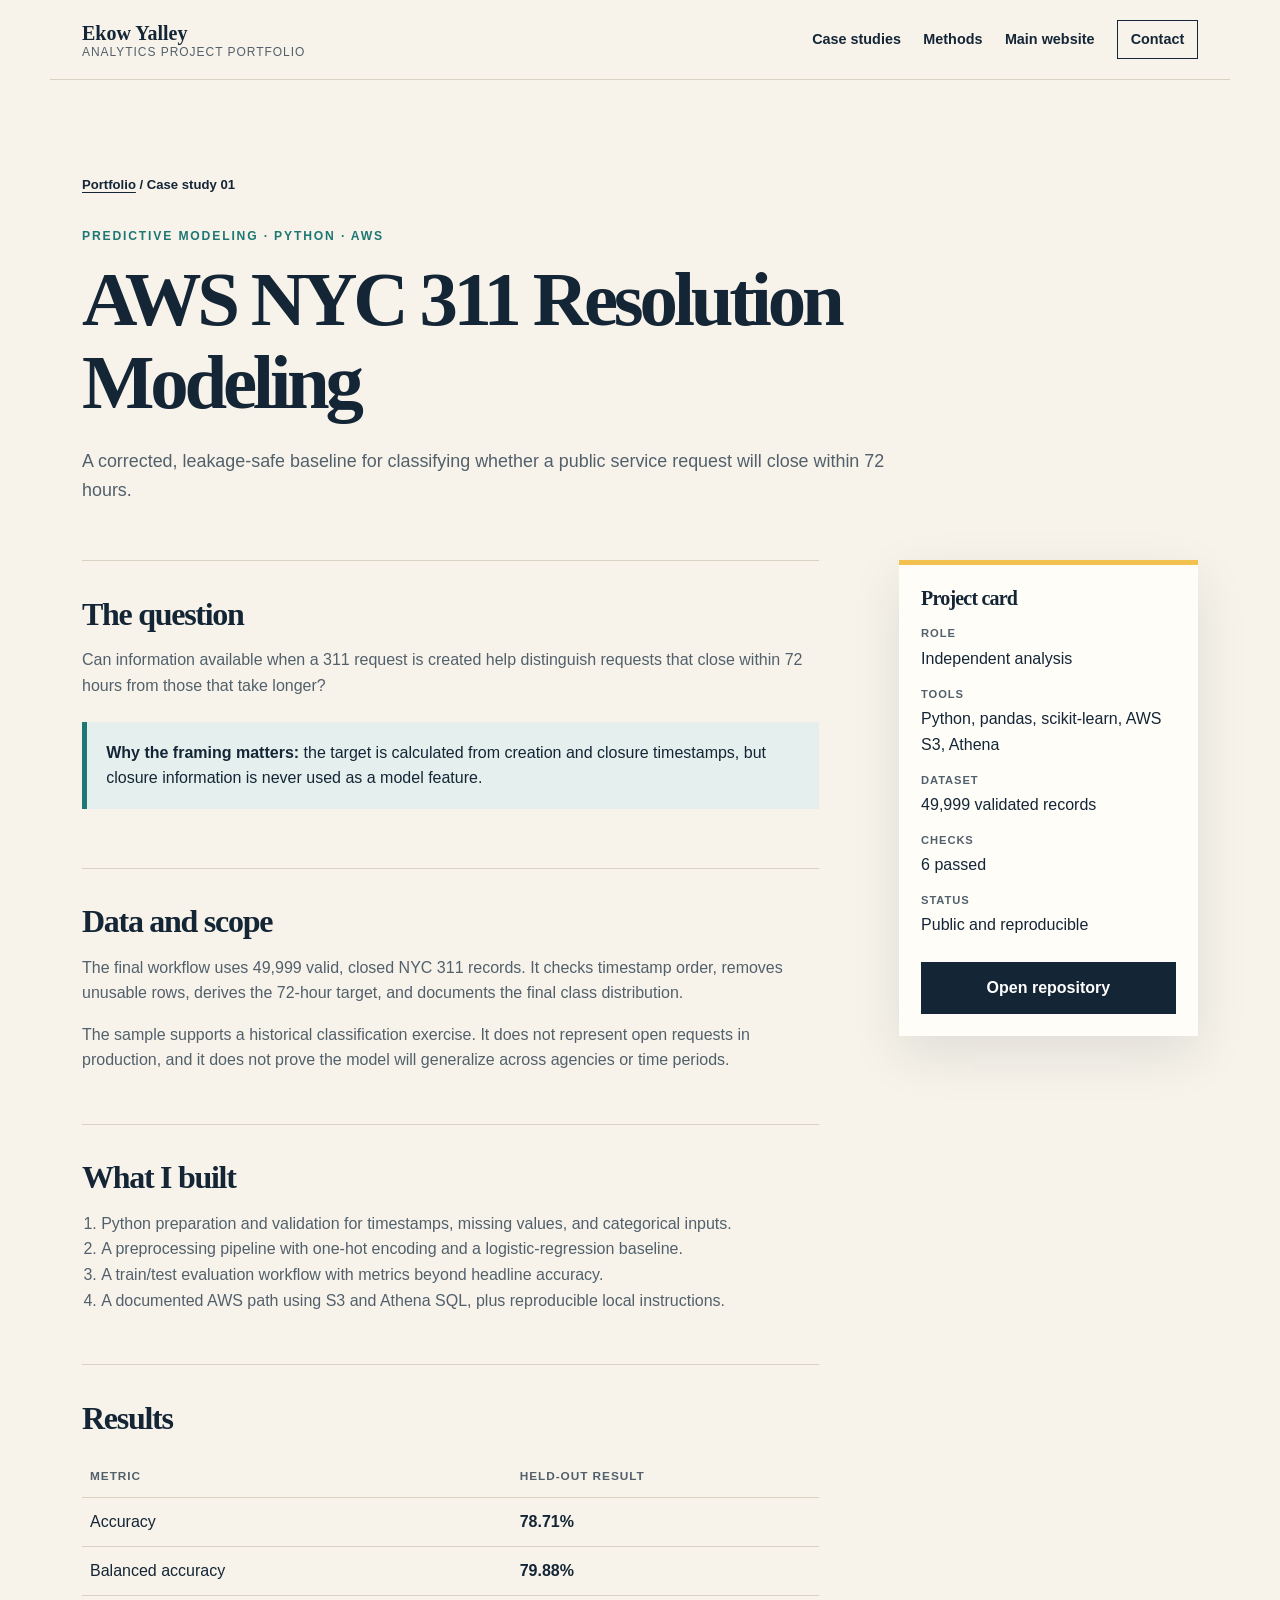
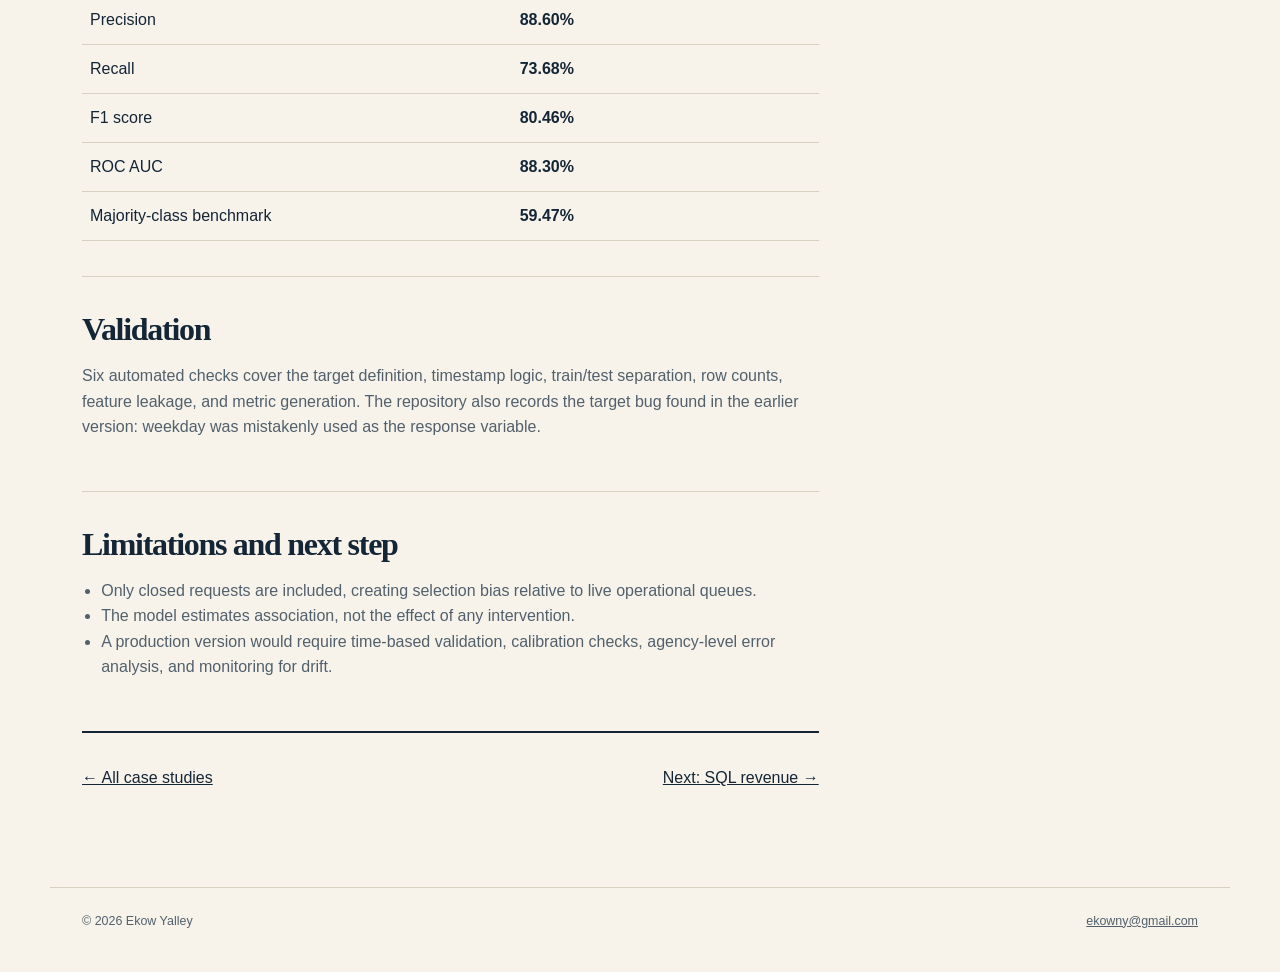
==== docs/aws-nyc311.html @ f2df05c2 "Rebuild portfolio as project case-study site" ====
<!doctype html>
<html lang="en"><head><meta charset="utf-8"><meta name="viewport" content="width=device-width, initial-scale=1"><meta name="description" content="Case study: leakage-safe NYC 311 service-resolution modeling in Python and AWS."><title>NYC 311 Resolution Modeling | Ekow Yalley</title><link rel="stylesheet" href="styles.css"></head>
<body><a class="skip-link" href="#main">Skip to content</a><header class="site-header"><a class="brand" href="index.html"><strong>Ekow Yalley</strong><span>Analytics Project Portfolio</span></a><nav aria-label="Primary navigation"><a href="index.html#case-studies">Case studies</a><a href="index.html#methods">Methods</a><a href="https://ekowyalley.com/">Main website</a><a class="nav-cta" href="mailto:ekowny@gmail.com">Contact</a></nav></header>
<main id="main">
  <section class="study-hero"><p class="breadcrumb"><a href="index.html">Portfolio</a> / Case study 01</p><p class="eyebrow">Predictive modeling · Python · AWS</p><h1>AWS NYC 311 Resolution Modeling</h1><p class="lede">A corrected, leakage-safe baseline for classifying whether a public service request will close within 72 hours.</p></section>
  <div class="study-layout"><article class="study-body">
    <section><h2>The question</h2><p>Can information available when a 311 request is created help distinguish requests that close within 72 hours from those that take longer?</p><div class="callout"><strong>Why the framing matters:</strong> the target is calculated from creation and closure timestamps, but closure information is never used as a model feature.</div></section>
    <section><h2>Data and scope</h2><p>The final workflow uses 49,999 valid, closed NYC 311 records. It checks timestamp order, removes unusable rows, derives the 72-hour target, and documents the final class distribution.</p><p>The sample supports a historical classification exercise. It does not represent open requests in production, and it does not prove the model will generalize across agencies or time periods.</p></section>
    <section><h2>What I built</h2><ol><li>Python preparation and validation for timestamps, missing values, and categorical inputs.</li><li>A preprocessing pipeline with one-hot encoding and a logistic-regression baseline.</li><li>A train/test evaluation workflow with metrics beyond headline accuracy.</li><li>A documented AWS path using S3 and Athena SQL, plus reproducible local instructions.</li></ol></section>
    <section><h2>Results</h2><table class="metric-table"><thead><tr><th>Metric</th><th>Held-out result</th></tr></thead><tbody><tr><td>Accuracy</td><td>78.71%</td></tr><tr><td>Balanced accuracy</td><td>79.88%</td></tr><tr><td>Precision</td><td>88.60%</td></tr><tr><td>Recall</td><td>73.68%</td></tr><tr><td>F1 score</td><td>80.46%</td></tr><tr><td>ROC AUC</td><td>88.30%</td></tr><tr><td>Majority-class benchmark</td><td>59.47%</td></tr></tbody></table></section>
    <section><h2>Validation</h2><p>Six automated checks cover the target definition, timestamp logic, train/test separation, row counts, feature leakage, and metric generation. The repository also records the target bug found in the earlier version: weekday was mistakenly used as the response variable.</p></section>
    <section><h2>Limitations and next step</h2><ul><li>Only closed requests are included, creating selection bias relative to live operational queues.</li><li>The model estimates association, not the effect of any intervention.</li><li>A production version would require time-based validation, calibration checks, agency-level error analysis, and monitoring for drift.</li></ul></section>
    <div class="next-study"><a href="index.html#case-studies">← All case studies</a><a href="sql-revenue.html">Next: SQL revenue →</a></div>
  </article><aside class="study-aside"><h2>Project card</h2><dl><dt>Role</dt><dd>Independent analysis</dd><dt>Tools</dt><dd>Python, pandas, scikit-learn, AWS S3, Athena</dd><dt>Dataset</dt><dd>49,999 validated records</dd><dt>Checks</dt><dd>6 passed</dd><dt>Status</dt><dd>Public and reproducible</dd></dl><a class="button primary" href="https://github.com/EkowYalley/AWS-NYC311-Resolution-Modeling">Open repository</a></aside></div>
</main><footer><span>© 2026 Ekow Yalley</span><a href="mailto:ekowny@gmail.com">ekowny@gmail.com</a></footer></body></html>
---- docs/styles.css ----
:root {
  --ink: #142536;
  --muted: #52606c;
  --paper: #f7f3ea;
  --white: #fffdf8;
  --line: #d8d0c0;
  --maize: #f2c14e;
  --teal: #1d7773;
  --navy: #18344d;
  --shadow: 0 18px 48px rgba(20, 37, 54, .10);
  --max: 1180px;
}
* { box-sizing: border-box; }
html { scroll-behavior: smooth; }
body { margin: 0; color: var(--ink); background: var(--paper); font-family: Arial, Helvetica, sans-serif; line-height: 1.6; }
a { color: inherit; }
.skip-link { position: fixed; left: 1rem; top: -5rem; z-index: 100; padding: .7rem 1rem; background: var(--ink); color: white; }
.skip-link:focus { top: 1rem; }
.site-header { max-width: var(--max); margin: 0 auto; padding: 1.25rem 2rem; display: flex; justify-content: space-between; align-items: center; gap: 2rem; border-bottom: 1px solid var(--line); }
.brand { display: flex; flex-direction: column; text-decoration: none; line-height: 1.2; }
.brand strong { font-family: Georgia, 'Times New Roman', serif; font-size: 1.25rem; }
.brand span { color: var(--muted); font-size: .75rem; letter-spacing: .08em; text-transform: uppercase; }
nav { display: flex; align-items: center; gap: 1.4rem; }
nav a { font-size: .9rem; font-weight: 700; text-decoration: none; }
nav a:hover, nav a:focus { text-decoration: underline; text-underline-offset: .25rem; }
.nav-cta { border: 1px solid var(--ink); padding: .45rem .8rem; }
main { overflow: hidden; }
.portfolio-hero { position: relative; max-width: var(--max); margin: 0 auto; padding: 6.5rem 2rem 5rem; display: grid; grid-template-columns: minmax(0, 1.5fr) minmax(300px, .75fr); gap: 5rem; align-items: center; }
.portfolio-hero::before { content: ''; position: absolute; inset: 0 -50vw; z-index: -1; background-image: linear-gradient(rgba(24,52,77,.045) 1px, transparent 1px), linear-gradient(90deg, rgba(24,52,77,.045) 1px, transparent 1px); background-size: 32px 32px; mask-image: linear-gradient(to bottom, black, transparent); }
.eyebrow { margin: 0 0 .8rem; color: var(--teal); font-size: .76rem; font-weight: 800; letter-spacing: .15em; text-transform: uppercase; }
h1, h2, h3 { font-family: Georgia, 'Times New Roman', serif; line-height: 1.08; }
h1 { max-width: 820px; margin: 0 0 1.4rem; font-size: clamp(3.4rem, 7vw, 6.4rem); letter-spacing: -.055em; }
h2 { margin: 0; font-size: clamp(2.3rem, 4.5vw, 4rem); letter-spacing: -.04em; }
h3 { margin: 0; font-size: 1.65rem; }
.lede { max-width: 760px; margin: 0; color: var(--muted); font-size: 1.12rem; }
.actions { display: flex; flex-wrap: wrap; gap: .8rem; margin-top: 2rem; }
.button { display: inline-flex; align-items: center; justify-content: center; padding: .75rem 1rem; border: 1px solid var(--ink); font-weight: 800; text-decoration: none; }
.button.primary { background: var(--ink); color: white; }
.button.secondary { background: transparent; }
.button:hover, .button:focus { transform: translateY(-2px); box-shadow: 0 6px 0 var(--maize); }
.evidence-card { padding: 1.7rem; background: var(--navy); color: white; box-shadow: 12px 12px 0 var(--maize); }
.card-label { margin: 0 0 1rem; color: #c8e4e1; font-size: .75rem; font-weight: 800; letter-spacing: .14em; text-transform: uppercase; }
.evidence-card dl { margin: 0; display: grid; grid-template-columns: 1fr 1fr; }
.evidence-card dl div { padding: 1rem .65rem; border-top: 1px solid rgba(255,255,255,.22); }
.evidence-card dt { font-family: Georgia, 'Times New Roman', serif; font-size: 1.8rem; font-weight: 700; }
.evidence-card dd { margin: .1rem 0 0; color: #d7e1e7; font-size: .78rem; line-height: 1.35; }
.evidence-card > p:last-child { margin: 1.1rem 0 0; color: #d7e1e7; font-size: .8rem; }
.section { max-width: var(--max); margin: 0 auto; padding: 6rem 2rem; }
.section-intro { max-width: 780px; margin-bottom: 3rem; }
.section-intro > p:last-child { color: var(--muted); }
.case-list { border-top: 2px solid var(--ink); }
.case-row { display: grid; grid-template-columns: 60px minmax(0,1fr) 190px; gap: 1.5rem; align-items: start; padding: 2rem 0; border-bottom: 1px solid var(--line); }
.case-row.feature { background: var(--white); margin: 0 -1.5rem; padding: 2rem 1.5rem; border-left: 6px solid var(--maize); }
.case-row.private { color: #34495b; }
.case-number { color: var(--teal); font-family: Georgia, 'Times New Roman', serif; font-size: 1.2rem; font-weight: 700; }
.case-meta { display: flex; flex-wrap: wrap; gap: .5rem; margin-bottom: .6rem; }
.case-meta span { padding: .2rem .5rem; background: #e8e1d3; font-size: .68rem; font-weight: 800; letter-spacing: .08em; text-transform: uppercase; }
.case-main > p { max-width: 760px; margin: .75rem 0; color: var(--muted); }
.result-list { display: flex; flex-wrap: wrap; gap: .9rem 1.5rem; margin: 1rem 0 0; padding: 0; list-style: none; font-size: .87rem; }
.result-list strong { color: var(--teal); font-size: 1rem; }
.case-action { align-self: center; text-align: right; }
.case-action a { font-weight: 800; text-decoration: none; border-bottom: 2px solid var(--maize); }
.case-action a:hover, .case-action a:focus { color: var(--teal); }
.methods { max-width: none; background: var(--navy); color: white; padding-left: max(2rem, calc((100vw - var(--max)) / 2 + 2rem)); padding-right: max(2rem, calc((100vw - var(--max)) / 2 + 2rem)); }
.methods .eyebrow { color: #78c8c1; }
.method-grid { margin-top: 3rem; display: grid; grid-template-columns: repeat(4,1fr); border-top: 1px solid rgba(255,255,255,.3); border-left: 1px solid rgba(255,255,255,.3); }
.method-grid article { padding: 1.5rem; border-right: 1px solid rgba(255,255,255,.3); border-bottom: 1px solid rgba(255,255,255,.3); }
.method-grid article > span { color: var(--maize); font-weight: 800; }
.method-grid h3 { margin-top: 2.5rem; font-size: 1.35rem; }
.method-grid p { margin-bottom: 0; color: #cdd9e0; font-size: .9rem; }
.tool-line { display: flex; flex-wrap: wrap; gap: .7rem; margin-top: 2rem; align-items: center; }
.tool-line strong { margin-right: .4rem; }
.tool-line span { padding: .3rem .6rem; border: 1px solid rgba(255,255,255,.35); font-size: .78rem; }
.closing { max-width: 900px; margin: 0 auto; padding: 7rem 2rem; text-align: center; }
.closing p:not(.eyebrow) { color: var(--muted); font-size: 1.05rem; }
.closing .actions { justify-content: center; }
footer { max-width: var(--max); margin: 0 auto; padding: 1.5rem 2rem 2.5rem; display: flex; justify-content: space-between; gap: 1rem; border-top: 1px solid var(--line); color: var(--muted); font-size: .78rem; }
.study-hero { max-width: var(--max); margin: 0 auto; padding: 5rem 2rem 3.5rem; }
.study-hero h1 { max-width: 950px; font-size: clamp(3rem, 6vw, 5.6rem); }
.study-hero .lede { max-width: 820px; }
.breadcrumb { margin-bottom: 2rem; font-size: .82rem; font-weight: 700; }
.breadcrumb a { text-underline-offset: .2rem; }
.study-layout { max-width: var(--max); margin: 0 auto; padding: 0 2rem 6rem; display: grid; grid-template-columns: minmax(0,1.6fr) minmax(250px,.65fr); gap: 5rem; }
.study-body section { padding: 2.2rem 0; border-top: 1px solid var(--line); }
.study-body h2 { font-size: 2rem; }
.study-body h3 { margin-top: 1.4rem; font-size: 1.2rem; }
.study-body p, .study-body li { color: var(--muted); }
.study-body ul, .study-body ol { padding-left: 1.2rem; }
.study-body code { padding: .1rem .3rem; background: #e8e1d3; color: var(--ink); }
.metric-table { width: 100%; margin-top: 1.3rem; border-collapse: collapse; }
.metric-table th, .metric-table td { padding: .7rem .5rem; border-bottom: 1px solid var(--line); text-align: left; }
.metric-table th { color: var(--muted); font-size: .74rem; letter-spacing: .08em; text-transform: uppercase; }
.metric-table td:last-child { font-weight: 800; }
.study-aside { align-self: start; position: sticky; top: 1.5rem; padding: 1.4rem; background: var(--white); border-top: 5px solid var(--maize); box-shadow: var(--shadow); }
.study-aside h2 { font-size: 1.25rem; }
.study-aside dl { margin: 1rem 0; }
.study-aside dt { margin-top: .9rem; color: var(--muted); font-size: .7rem; font-weight: 800; letter-spacing: .08em; text-transform: uppercase; }
.study-aside dd { margin: .15rem 0; }
.study-aside .button { width: 100%; margin-top: .5rem; }
.callout { margin: 1.5rem 0; padding: 1.1rem 1.2rem; background: #e5f0ee; border-left: 5px solid var(--teal); }
.callout strong { color: var(--ink); }
.next-study { display: flex; justify-content: space-between; gap: 1rem; padding-top: 2rem; border-top: 2px solid var(--ink); }
@media (max-width: 850px) {
  .site-header { align-items: flex-start; }
  nav { flex-wrap: wrap; justify-content: flex-end; gap: .7rem 1rem; }
  .portfolio-hero, .study-layout { grid-template-columns: 1fr; gap: 2.5rem; }
  .portfolio-hero { padding-top: 4rem; }
  .case-row { grid-template-columns: 44px 1fr; }
  .case-action { grid-column: 2; text-align: left; }
  .method-grid { grid-template-columns: 1fr 1fr; }
  .study-aside { position: static; }
}
@media (max-width: 560px) {
  .site-header { padding: 1rem; flex-direction: column; }
  nav { justify-content: flex-start; }
  nav a:first-child, nav a:nth-child(2) { display: none; }
  .portfolio-hero, .section, .study-hero, .study-layout, .closing { padding-left: 1rem; padding-right: 1rem; }
  h1 { font-size: 3.15rem; }
  .evidence-card dl, .method-grid { grid-template-columns: 1fr; }
  .case-row, .case-row.feature { grid-template-columns: 1fr; margin-left: 0; margin-right: 0; }
  .case-action { grid-column: 1; }
  .result-list { display: grid; }
  footer, .next-study { flex-direction: column; }
}
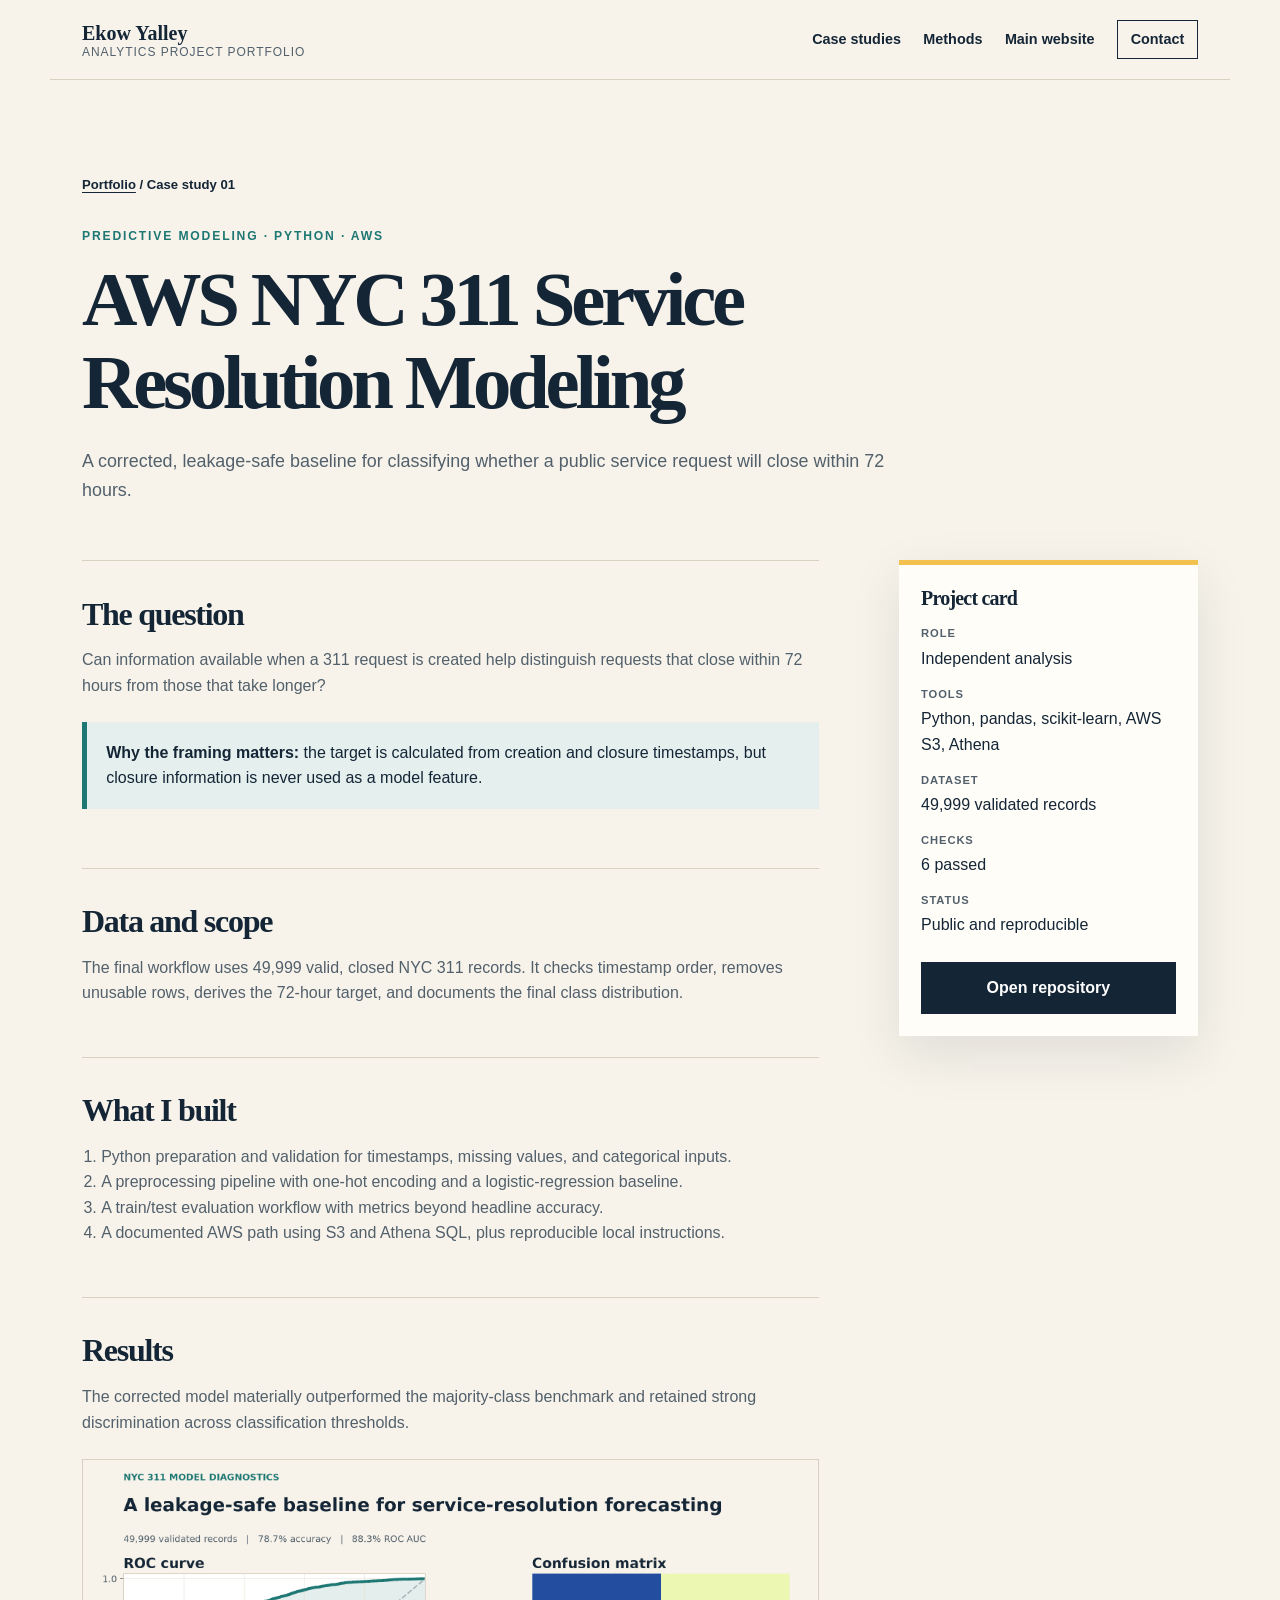
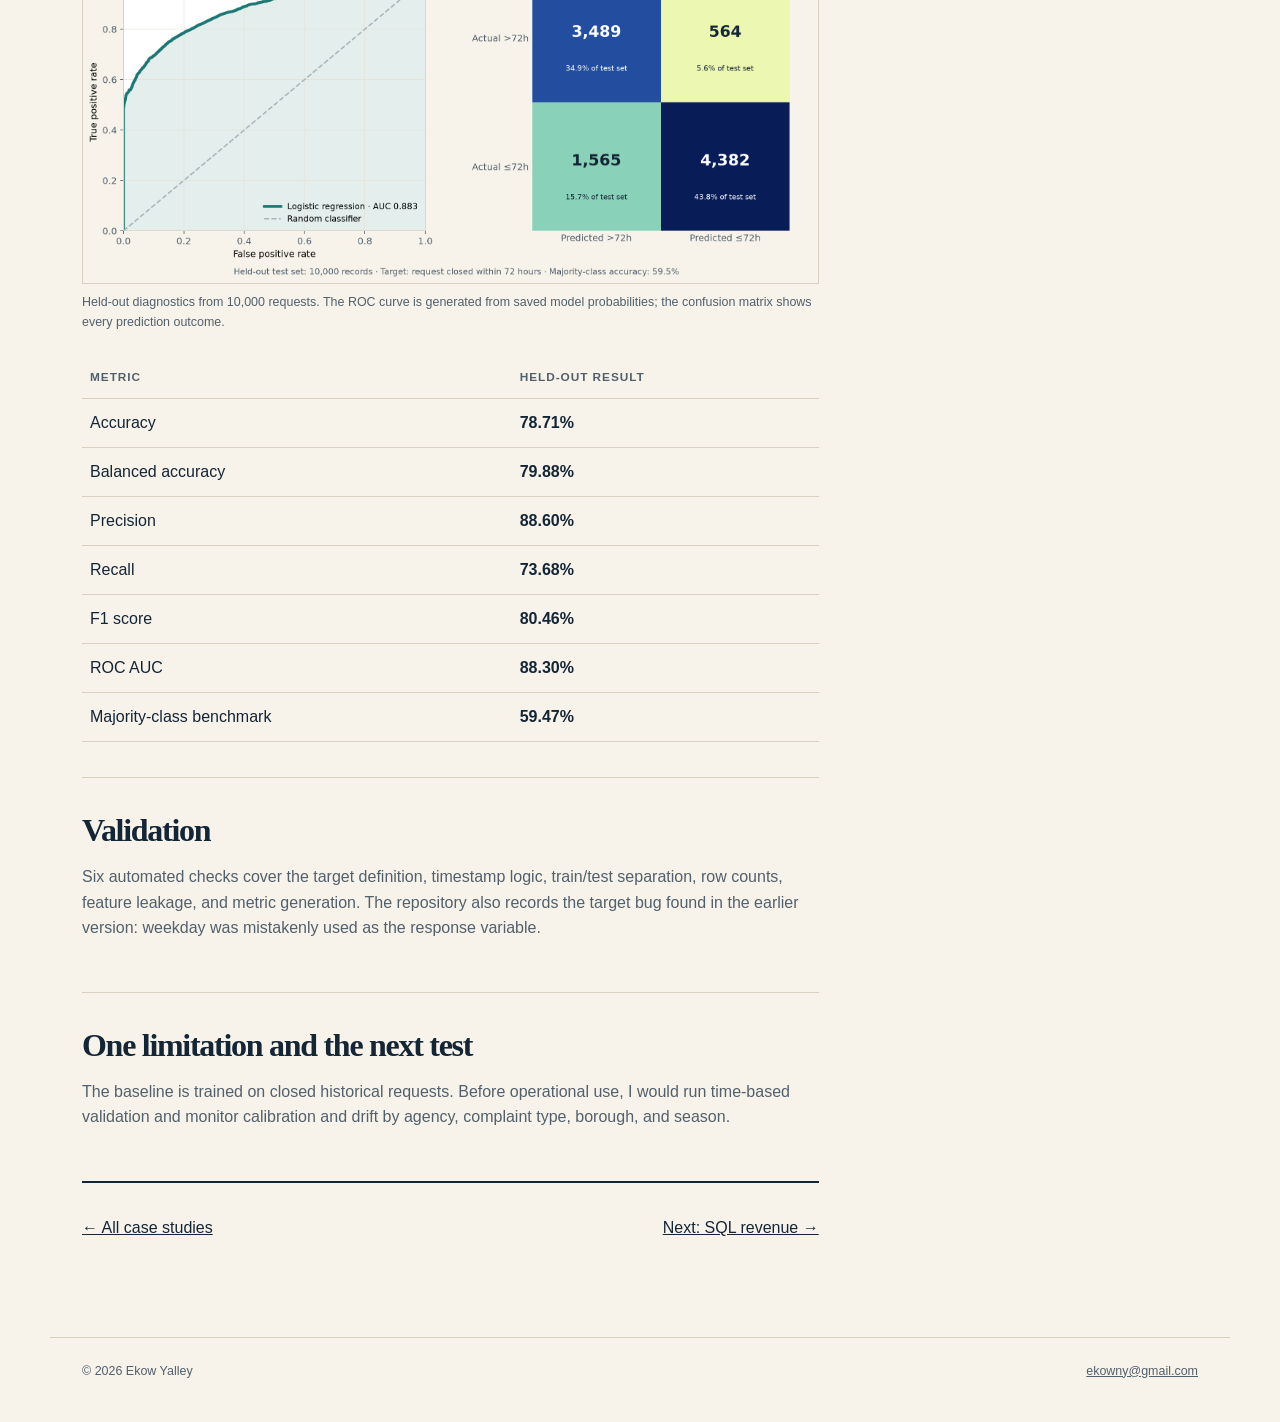
==== commit b5f33a03: "Expand case studies and visual evidence" ====
--- a/docs/aws-nyc311.html
+++ b/docs/aws-nyc311.html
@@ -2,14 +2,14 @@
 <html lang="en"><head><meta charset="utf-8"><meta name="viewport" content="width=device-width, initial-scale=1"><meta name="description" content="Case study: leakage-safe NYC 311 service-resolution modeling in Python and AWS."><title>NYC 311 Resolution Modeling | Ekow Yalley</title><link rel="stylesheet" href="styles.css"></head>
 <body><a class="skip-link" href="#main">Skip to content</a><header class="site-header"><a class="brand" href="index.html"><strong>Ekow Yalley</strong><span>Analytics Project Portfolio</span></a><nav aria-label="Primary navigation"><a href="index.html#case-studies">Case studies</a><a href="index.html#methods">Methods</a><a href="https://ekowyalley.com/">Main website</a><a class="nav-cta" href="mailto:ekowny@gmail.com">Contact</a></nav></header>
 <main id="main">
-  <section class="study-hero"><p class="breadcrumb"><a href="index.html">Portfolio</a> / Case study 01</p><p class="eyebrow">Predictive modeling · Python · AWS</p><h1>AWS NYC 311 Resolution Modeling</h1><p class="lede">A corrected, leakage-safe baseline for classifying whether a public service request will close within 72 hours.</p></section>
+  <section class="study-hero"><p class="breadcrumb"><a href="index.html">Portfolio</a> / Case study 01</p><p class="eyebrow">Predictive modeling · Python · AWS</p><h1>AWS NYC 311 Service Resolution Modeling</h1><p class="lede">A corrected, leakage-safe baseline for classifying whether a public service request will close within 72 hours.</p></section>
   <div class="study-layout"><article class="study-body">
     <section><h2>The question</h2><p>Can information available when a 311 request is created help distinguish requests that close within 72 hours from those that take longer?</p><div class="callout"><strong>Why the framing matters:</strong> the target is calculated from creation and closure timestamps, but closure information is never used as a model feature.</div></section>
-    <section><h2>Data and scope</h2><p>The final workflow uses 49,999 valid, closed NYC 311 records. It checks timestamp order, removes unusable rows, derives the 72-hour target, and documents the final class distribution.</p><p>The sample supports a historical classification exercise. It does not represent open requests in production, and it does not prove the model will generalize across agencies or time periods.</p></section>
+    <section><h2>Data and scope</h2><p>The final workflow uses 49,999 valid, closed NYC 311 records. It checks timestamp order, removes unusable rows, derives the 72-hour target, and documents the final class distribution.</p></section>
     <section><h2>What I built</h2><ol><li>Python preparation and validation for timestamps, missing values, and categorical inputs.</li><li>A preprocessing pipeline with one-hot encoding and a logistic-regression baseline.</li><li>A train/test evaluation workflow with metrics beyond headline accuracy.</li><li>A documented AWS path using S3 and Athena SQL, plus reproducible local instructions.</li></ol></section>
-    <section><h2>Results</h2><table class="metric-table"><thead><tr><th>Metric</th><th>Held-out result</th></tr></thead><tbody><tr><td>Accuracy</td><td>78.71%</td></tr><tr><td>Balanced accuracy</td><td>79.88%</td></tr><tr><td>Precision</td><td>88.60%</td></tr><tr><td>Recall</td><td>73.68%</td></tr><tr><td>F1 score</td><td>80.46%</td></tr><tr><td>ROC AUC</td><td>88.30%</td></tr><tr><td>Majority-class benchmark</td><td>59.47%</td></tr></tbody></table></section>
+    <section><h2>Results</h2><p>The corrected model materially outperformed the majority-class benchmark and retained strong discrimination across classification thresholds.</p><figure class="diagnostic-visual"><img src="img/nyc311_model_diagnostics.png" alt="ROC curve and confusion matrix for the NYC 311 service-resolution model"><figcaption>Held-out diagnostics from 10,000 requests. The ROC curve is generated from saved model probabilities; the confusion matrix shows every prediction outcome.</figcaption></figure><table class="metric-table"><thead><tr><th>Metric</th><th>Held-out result</th></tr></thead><tbody><tr><td>Accuracy</td><td>78.71%</td></tr><tr><td>Balanced accuracy</td><td>79.88%</td></tr><tr><td>Precision</td><td>88.60%</td></tr><tr><td>Recall</td><td>73.68%</td></tr><tr><td>F1 score</td><td>80.46%</td></tr><tr><td>ROC AUC</td><td>88.30%</td></tr><tr><td>Majority-class benchmark</td><td>59.47%</td></tr></tbody></table></section>
     <section><h2>Validation</h2><p>Six automated checks cover the target definition, timestamp logic, train/test separation, row counts, feature leakage, and metric generation. The repository also records the target bug found in the earlier version: weekday was mistakenly used as the response variable.</p></section>
-    <section><h2>Limitations and next step</h2><ul><li>Only closed requests are included, creating selection bias relative to live operational queues.</li><li>The model estimates association, not the effect of any intervention.</li><li>A production version would require time-based validation, calibration checks, agency-level error analysis, and monitoring for drift.</li></ul></section>
+    <section><h2>One limitation and the next test</h2><p>The baseline is trained on closed historical requests. Before operational use, I would run time-based validation and monitor calibration and drift by agency, complaint type, borough, and season.</p></section>
     <div class="next-study"><a href="index.html#case-studies">← All case studies</a><a href="sql-revenue.html">Next: SQL revenue →</a></div>
   </article><aside class="study-aside"><h2>Project card</h2><dl><dt>Role</dt><dd>Independent analysis</dd><dt>Tools</dt><dd>Python, pandas, scikit-learn, AWS S3, Athena</dd><dt>Dataset</dt><dd>49,999 validated records</dd><dt>Checks</dt><dd>6 passed</dd><dt>Status</dt><dd>Public and reproducible</dd></dl><a class="button primary" href="https://github.com/EkowYalley/AWS-NYC311-Resolution-Modeling">Open repository</a></aside></div>
 </main><footer><span>© 2026 Ekow Yalley</span><a href="mailto:ekowny@gmail.com">ekowny@gmail.com</a></footer></body></html>
--- a/docs/styles.css
+++ b/docs/styles.css
@@ -58,9 +58,19 @@
 .case-main > p { max-width: 760px; margin: .75rem 0; color: var(--muted); }
 .result-list { display: flex; flex-wrap: wrap; gap: .9rem 1.5rem; margin: 1rem 0 0; padding: 0; list-style: none; font-size: .87rem; }
 .result-list strong { color: var(--teal); font-size: 1rem; }
+.case-visual { margin: 1.3rem 0 0; }
+.case-visual img { display: block; width: 100%; height: auto; border: 1px solid var(--line); }
+.case-visual figcaption { margin-top: .45rem; color: var(--muted); font-size: .75rem; }
 .case-action { align-self: center; text-align: right; }
 .case-action a { font-weight: 800; text-decoration: none; border-bottom: 2px solid var(--maize); }
 .case-action a:hover, .case-action a:focus { color: var(--teal); }
+.library-preview { padding-top: 3rem; }
+.library-grid { display: grid; grid-template-columns: 1fr 1fr; gap: 1.25rem; }
+.library-grid article { padding: 1.7rem; background: var(--white); border: 1px solid var(--line); border-top: 5px solid var(--teal); }
+.library-grid .status { margin: 0 0 1.2rem; color: var(--teal); font-size: .7rem; font-weight: 800; letter-spacing: .1em; text-transform: uppercase; }
+.library-grid article > p:not(.status) { color: var(--muted); }
+.library-grid a, .library-link a { font-weight: 800; text-decoration-color: var(--maize); text-decoration-thickness: 2px; text-underline-offset: .25rem; }
+.library-link { margin-top: 1.4rem; text-align: right; }
 .methods { max-width: none; background: var(--navy); color: white; padding-left: max(2rem, calc((100vw - var(--max)) / 2 + 2rem)); padding-right: max(2rem, calc((100vw - var(--max)) / 2 + 2rem)); }
 .methods .eyebrow { color: #78c8c1; }
 .method-grid { margin-top: 3rem; display: grid; grid-template-columns: repeat(4,1fr); border-top: 1px solid rgba(255,255,255,.3); border-left: 1px solid rgba(255,255,255,.3); }
@@ -91,6 +101,9 @@
 .metric-table th, .metric-table td { padding: .7rem .5rem; border-bottom: 1px solid var(--line); text-align: left; }
 .metric-table th { color: var(--muted); font-size: .74rem; letter-spacing: .08em; text-transform: uppercase; }
 .metric-table td:last-child { font-weight: 800; }
+.diagnostic-visual { margin: 1.5rem 0; }
+.diagnostic-visual img { display: block; width: 100%; height: auto; border: 1px solid var(--line); }
+.diagnostic-visual figcaption { margin-top: .55rem; color: var(--muted); font-size: .78rem; }
 .study-aside { align-self: start; position: sticky; top: 1.5rem; padding: 1.4rem; background: var(--white); border-top: 5px solid var(--maize); box-shadow: var(--shadow); }
 .study-aside h2 { font-size: 1.25rem; }
 .study-aside dl { margin: 1rem 0; }
@@ -100,10 +113,30 @@
 .callout { margin: 1.5rem 0; padding: 1.1rem 1.2rem; background: #e5f0ee; border-left: 5px solid var(--teal); }
 .callout strong { color: var(--ink); }
 .next-study { display: flex; justify-content: space-between; gap: 1rem; padding-top: 2rem; border-top: 2px solid var(--ink); }
+.library-hero { padding-bottom: 2rem; }
+.catalog-section { padding-top: 3.5rem; padding-bottom: 3.5rem; }
+.catalog-section.compact-top { padding-top: 1rem; }
+.catalog-heading { display: grid; grid-template-columns: 1.2fr .8fr; gap: 3rem; align-items: end; margin-bottom: 2rem; }
+.catalog-heading h2 { font-size: clamp(2rem, 4vw, 3.2rem); }
+.catalog-heading > p { margin: 0; color: var(--muted); }
+.catalog-grid { display: grid; grid-template-columns: repeat(2, minmax(0,1fr)); gap: 1rem; }
+.catalog-grid article { display: flex; flex-direction: column; padding: 1.5rem; min-height: 260px; background: var(--white); border: 1px solid var(--line); }
+.catalog-grid h3 { margin-top: 1.1rem; }
+.catalog-grid article > p { color: var(--muted); }
+.catalog-status { align-self: flex-start; padding: .25rem .5rem; font-size: .66rem; font-weight: 800; letter-spacing: .09em; text-transform: uppercase; }
+.catalog-status.ready { background: #d9eee9; color: #155b57; }
+.catalog-status.context { background: #dce6ef; color: #244d70; }
+.catalog-status.supporting { background: #f7e6aa; color: #654d00; }
+.catalog-status.archive { background: #ece7dc; color: #665e52; }
+.catalog-links { display: flex; flex-wrap: wrap; gap: 1rem; margin-top: auto; padding-top: 1rem; }
+.catalog-links a { font-weight: 800; text-decoration-color: var(--maize); text-decoration-thickness: 2px; text-underline-offset: .25rem; }
+.archive-grid article { min-height: 230px; }
+.catalog-note { margin-top: 1.2rem; padding: 1rem 1.2rem; border-left: 5px solid var(--line); color: var(--muted); background: rgba(255,255,255,.45); }
 @media (max-width: 850px) {
   .site-header { align-items: flex-start; }
   nav { flex-wrap: wrap; justify-content: flex-end; gap: .7rem 1rem; }
   .portfolio-hero, .study-layout { grid-template-columns: 1fr; gap: 2.5rem; }
+  .catalog-heading { grid-template-columns: 1fr; gap: 1rem; }
   .portfolio-hero { padding-top: 4rem; }
   .case-row { grid-template-columns: 44px 1fr; }
   .case-action { grid-column: 2; text-align: left; }
@@ -117,6 +150,8 @@
   .portfolio-hero, .section, .study-hero, .study-layout, .closing { padding-left: 1rem; padding-right: 1rem; }
   h1 { font-size: 3.15rem; }
   .evidence-card dl, .method-grid { grid-template-columns: 1fr; }
+  .library-grid { grid-template-columns: 1fr; }
+  .catalog-grid { grid-template-columns: 1fr; }
   .case-row, .case-row.feature { grid-template-columns: 1fr; margin-left: 0; margin-right: 0; }
   .case-action { grid-column: 1; }
   .result-list { display: grid; }
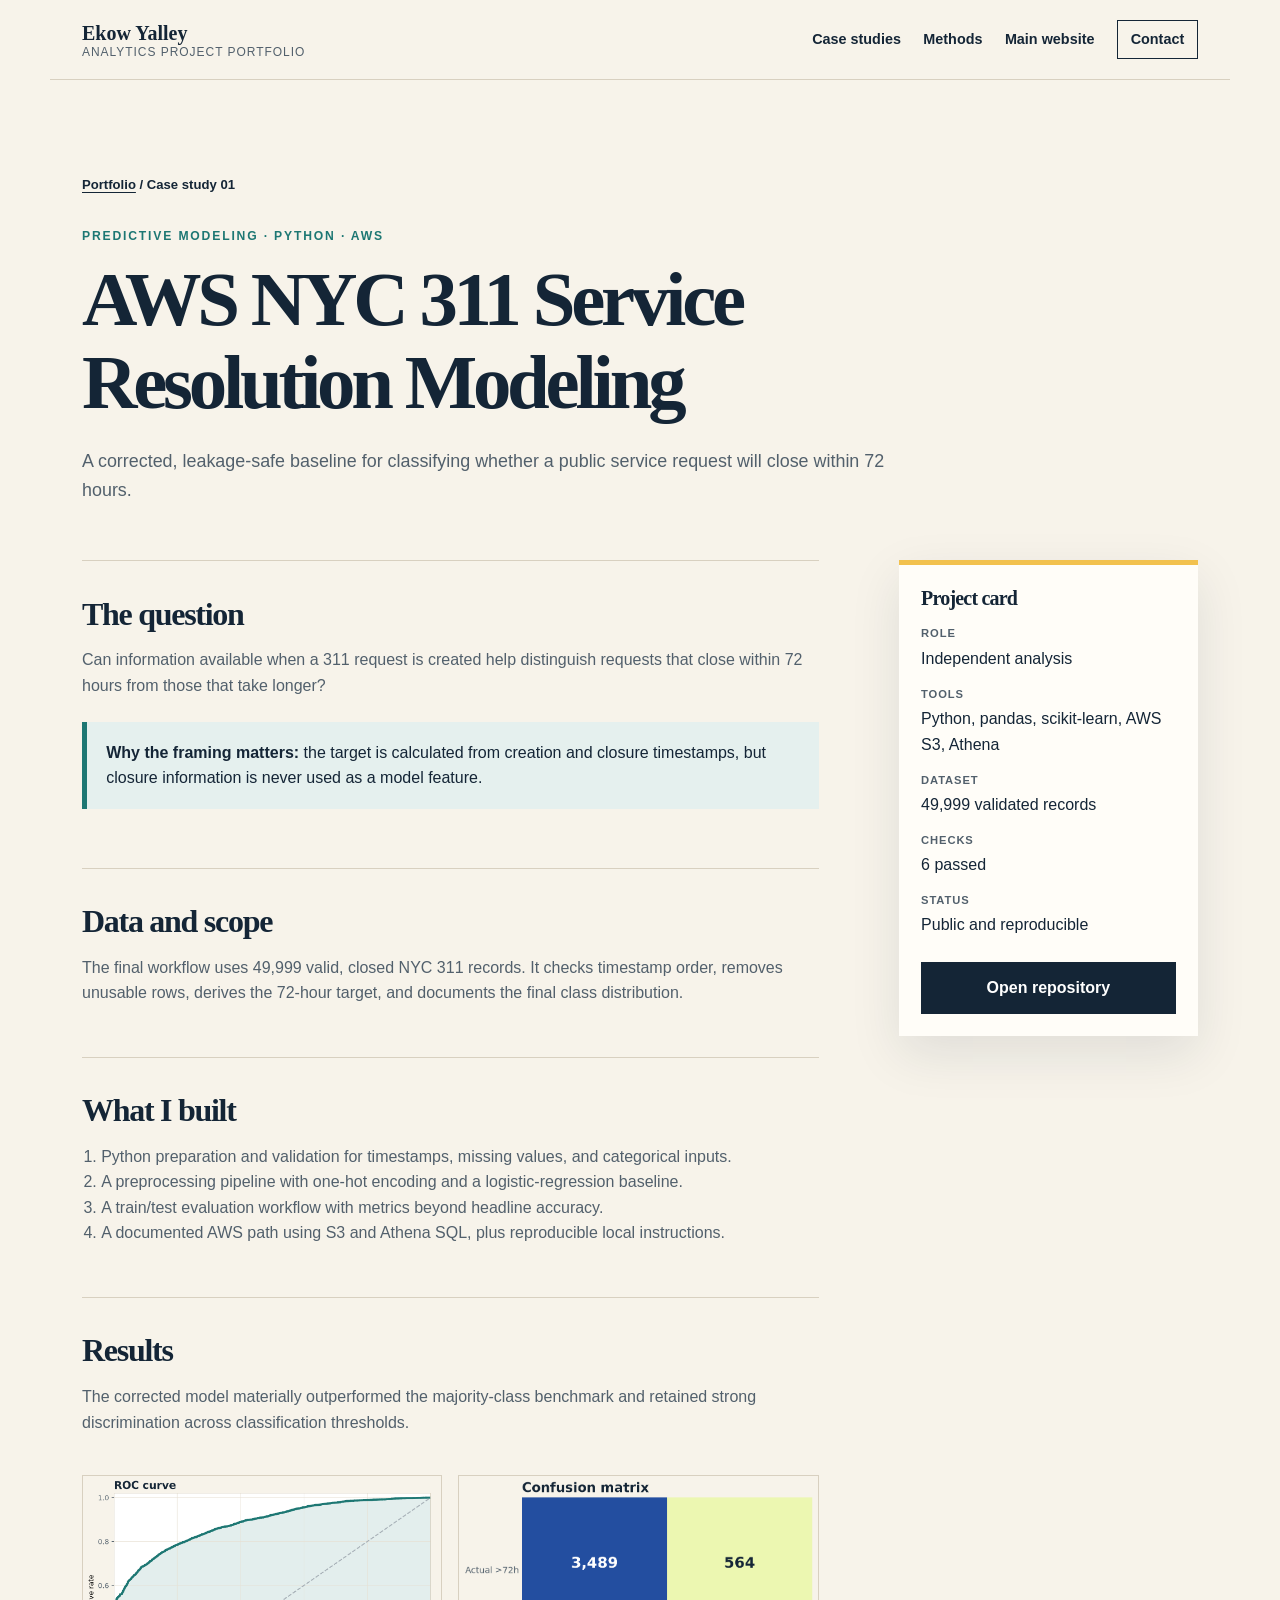
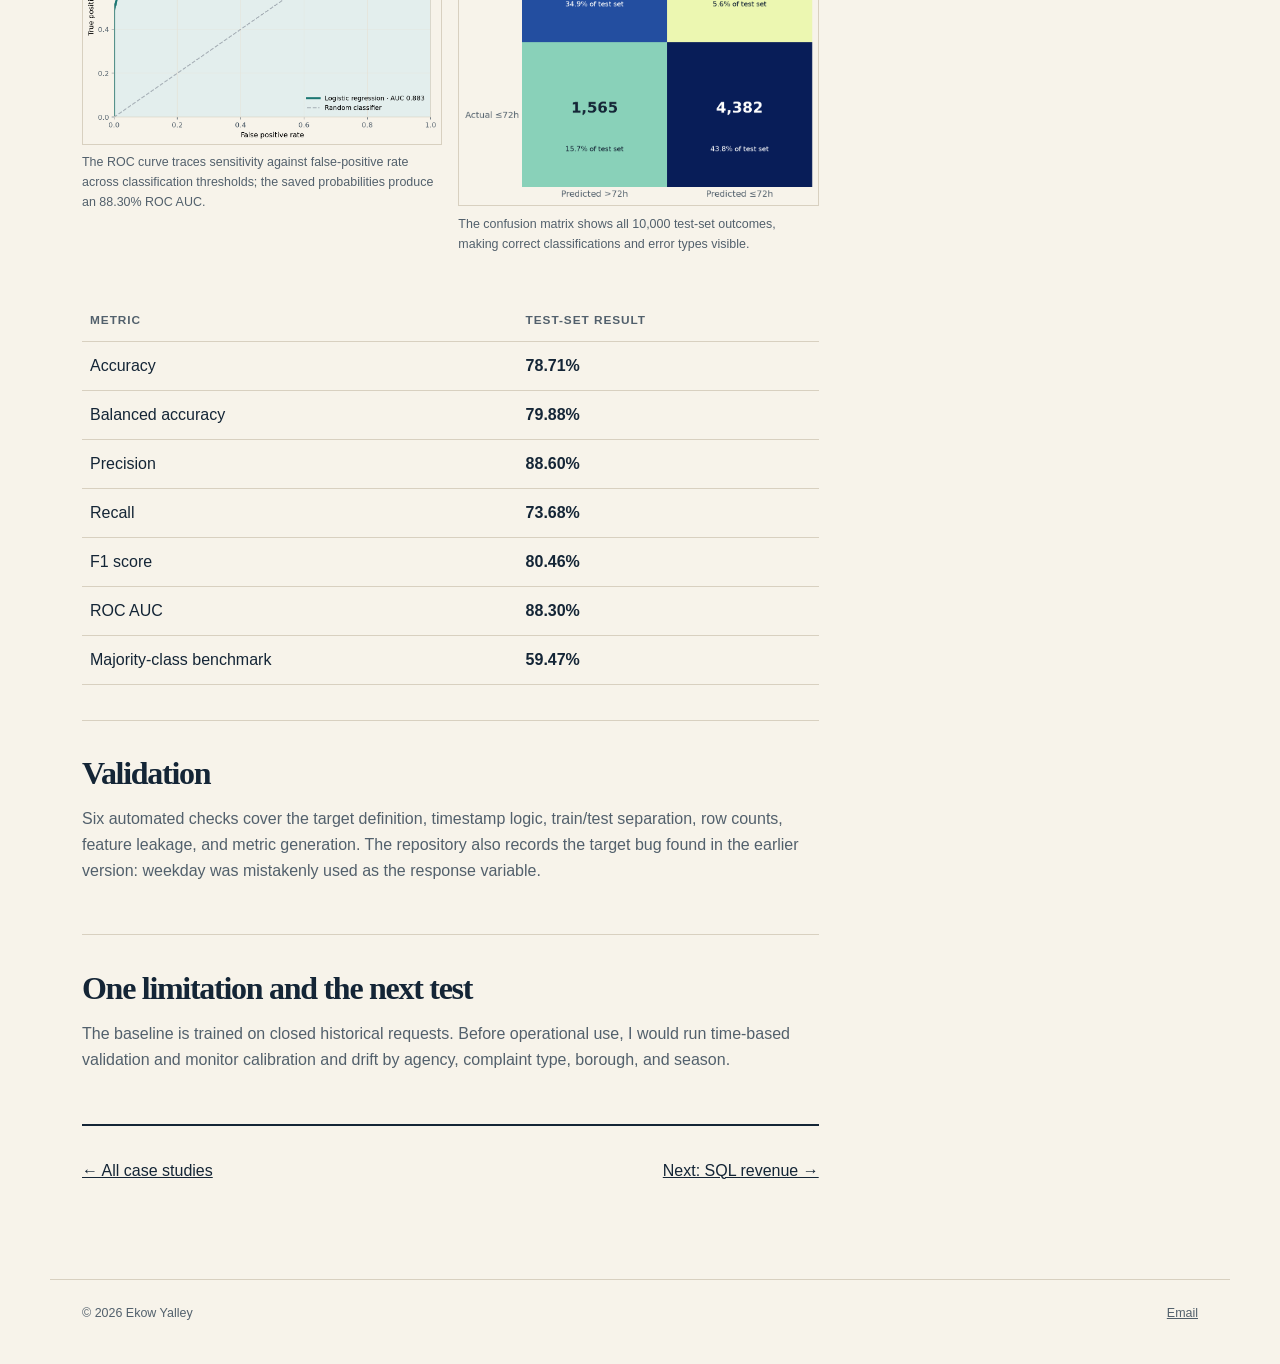
==== commit d77945fb: "Expand project storytelling and profile" ====
--- a/docs/aws-nyc311.html
+++ b/docs/aws-nyc311.html
@@ -7,9 +7,9 @@
     <section><h2>The question</h2><p>Can information available when a 311 request is created help distinguish requests that close within 72 hours from those that take longer?</p><div class="callout"><strong>Why the framing matters:</strong> the target is calculated from creation and closure timestamps, but closure information is never used as a model feature.</div></section>
     <section><h2>Data and scope</h2><p>The final workflow uses 49,999 valid, closed NYC 311 records. It checks timestamp order, removes unusable rows, derives the 72-hour target, and documents the final class distribution.</p></section>
     <section><h2>What I built</h2><ol><li>Python preparation and validation for timestamps, missing values, and categorical inputs.</li><li>A preprocessing pipeline with one-hot encoding and a logistic-regression baseline.</li><li>A train/test evaluation workflow with metrics beyond headline accuracy.</li><li>A documented AWS path using S3 and Athena SQL, plus reproducible local instructions.</li></ol></section>
-    <section><h2>Results</h2><p>The corrected model materially outperformed the majority-class benchmark and retained strong discrimination across classification thresholds.</p><figure class="diagnostic-visual"><img src="img/nyc311_model_diagnostics.png" alt="ROC curve and confusion matrix for the NYC 311 service-resolution model"><figcaption>Held-out diagnostics from 10,000 requests. The ROC curve is generated from saved model probabilities; the confusion matrix shows every prediction outcome.</figcaption></figure><table class="metric-table"><thead><tr><th>Metric</th><th>Held-out result</th></tr></thead><tbody><tr><td>Accuracy</td><td>78.71%</td></tr><tr><td>Balanced accuracy</td><td>79.88%</td></tr><tr><td>Precision</td><td>88.60%</td></tr><tr><td>Recall</td><td>73.68%</td></tr><tr><td>F1 score</td><td>80.46%</td></tr><tr><td>ROC AUC</td><td>88.30%</td></tr><tr><td>Majority-class benchmark</td><td>59.47%</td></tr></tbody></table></section>
+    <section><h2>Results</h2><p>The corrected model materially outperformed the majority-class benchmark and retained strong discrimination across classification thresholds.</p><div class="diagnostic-pair"><figure class="diagnostic-visual"><img src="img/roc_curve.png" alt="ROC curve for the NYC 311 service-resolution model"><figcaption>The ROC curve traces sensitivity against false-positive rate across classification thresholds; the saved probabilities produce an 88.30% ROC AUC.</figcaption></figure><figure class="diagnostic-visual"><img src="img/confusion_matrix.png" alt="Confusion matrix for the NYC 311 service-resolution model"><figcaption>The confusion matrix shows all 10,000 test-set outcomes, making correct classifications and error types visible.</figcaption></figure></div><table class="metric-table"><thead><tr><th>Metric</th><th>Test-set result</th></tr></thead><tbody><tr><td>Accuracy</td><td>78.71%</td></tr><tr><td>Balanced accuracy</td><td>79.88%</td></tr><tr><td>Precision</td><td>88.60%</td></tr><tr><td>Recall</td><td>73.68%</td></tr><tr><td>F1 score</td><td>80.46%</td></tr><tr><td>ROC AUC</td><td>88.30%</td></tr><tr><td>Majority-class benchmark</td><td>59.47%</td></tr></tbody></table></section>
     <section><h2>Validation</h2><p>Six automated checks cover the target definition, timestamp logic, train/test separation, row counts, feature leakage, and metric generation. The repository also records the target bug found in the earlier version: weekday was mistakenly used as the response variable.</p></section>
     <section><h2>One limitation and the next test</h2><p>The baseline is trained on closed historical requests. Before operational use, I would run time-based validation and monitor calibration and drift by agency, complaint type, borough, and season.</p></section>
     <div class="next-study"><a href="index.html#case-studies">← All case studies</a><a href="sql-revenue.html">Next: SQL revenue →</a></div>
   </article><aside class="study-aside"><h2>Project card</h2><dl><dt>Role</dt><dd>Independent analysis</dd><dt>Tools</dt><dd>Python, pandas, scikit-learn, AWS S3, Athena</dd><dt>Dataset</dt><dd>49,999 validated records</dd><dt>Checks</dt><dd>6 passed</dd><dt>Status</dt><dd>Public and reproducible</dd></dl><a class="button primary" href="https://github.com/EkowYalley/AWS-NYC311-Resolution-Modeling">Open repository</a></aside></div>
-</main><footer><span>© 2026 Ekow Yalley</span><a href="mailto:ekowny@gmail.com">ekowny@gmail.com</a></footer></body></html>
+</main><footer><span>© 2026 Ekow Yalley</span><a href="mailto:ekowny@gmail.com">Email</a></footer></body></html>
--- a/docs/styles.css
+++ b/docs/styles.css
@@ -104,6 +104,7 @@
 .diagnostic-visual { margin: 1.5rem 0; }
 .diagnostic-visual img { display: block; width: 100%; height: auto; border: 1px solid var(--line); }
 .diagnostic-visual figcaption { margin-top: .55rem; color: var(--muted); font-size: .78rem; }
+.diagnostic-pair { display: grid; grid-template-columns: 1fr 1fr; gap: 1rem; align-items: start; }
 .study-aside { align-self: start; position: sticky; top: 1.5rem; padding: 1.4rem; background: var(--white); border-top: 5px solid var(--maize); box-shadow: var(--shadow); }
 .study-aside h2 { font-size: 1.25rem; }
 .study-aside dl { margin: 1rem 0; }
@@ -136,6 +137,7 @@
   .site-header { align-items: flex-start; }
   nav { flex-wrap: wrap; justify-content: flex-end; gap: .7rem 1rem; }
   .portfolio-hero, .study-layout { grid-template-columns: 1fr; gap: 2.5rem; }
+  .diagnostic-pair { grid-template-columns: 1fr; }
   .catalog-heading { grid-template-columns: 1fr; gap: 1rem; }
   .portfolio-hero { padding-top: 4rem; }
   .case-row { grid-template-columns: 44px 1fr; }
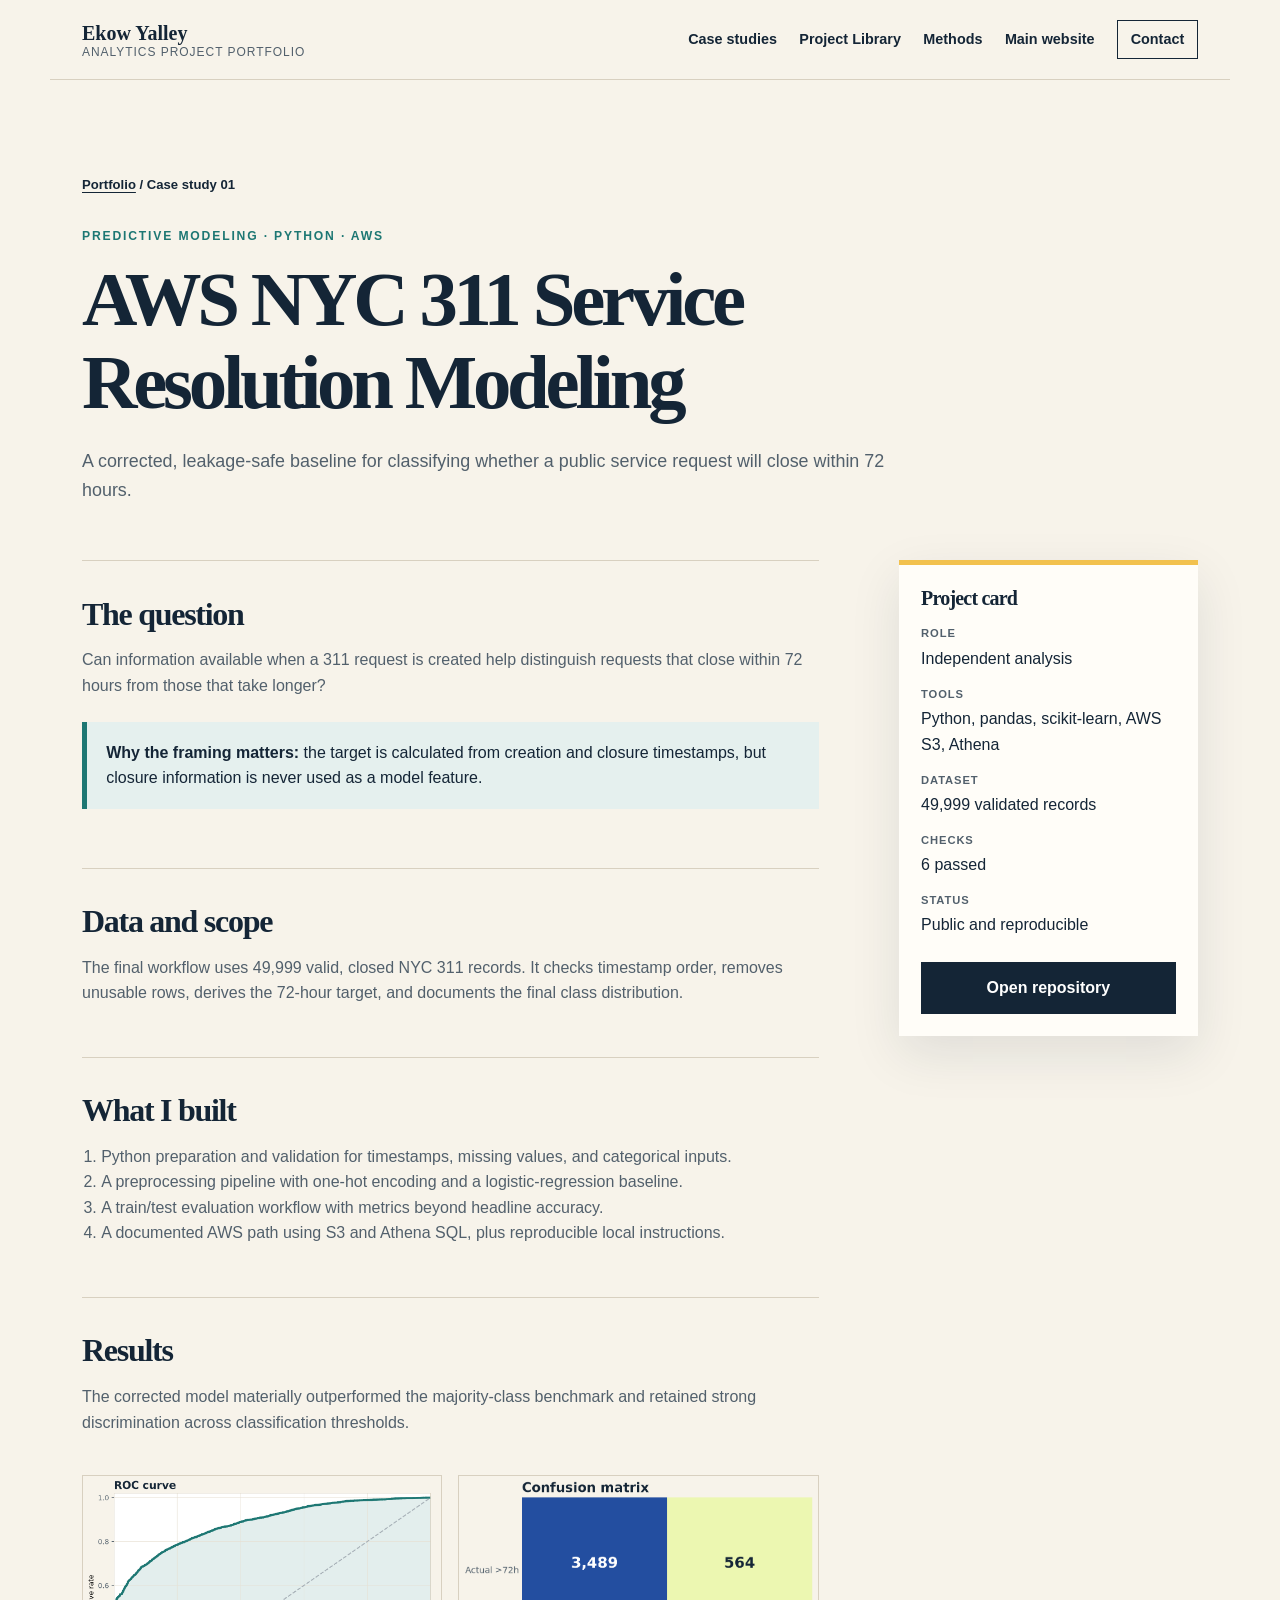
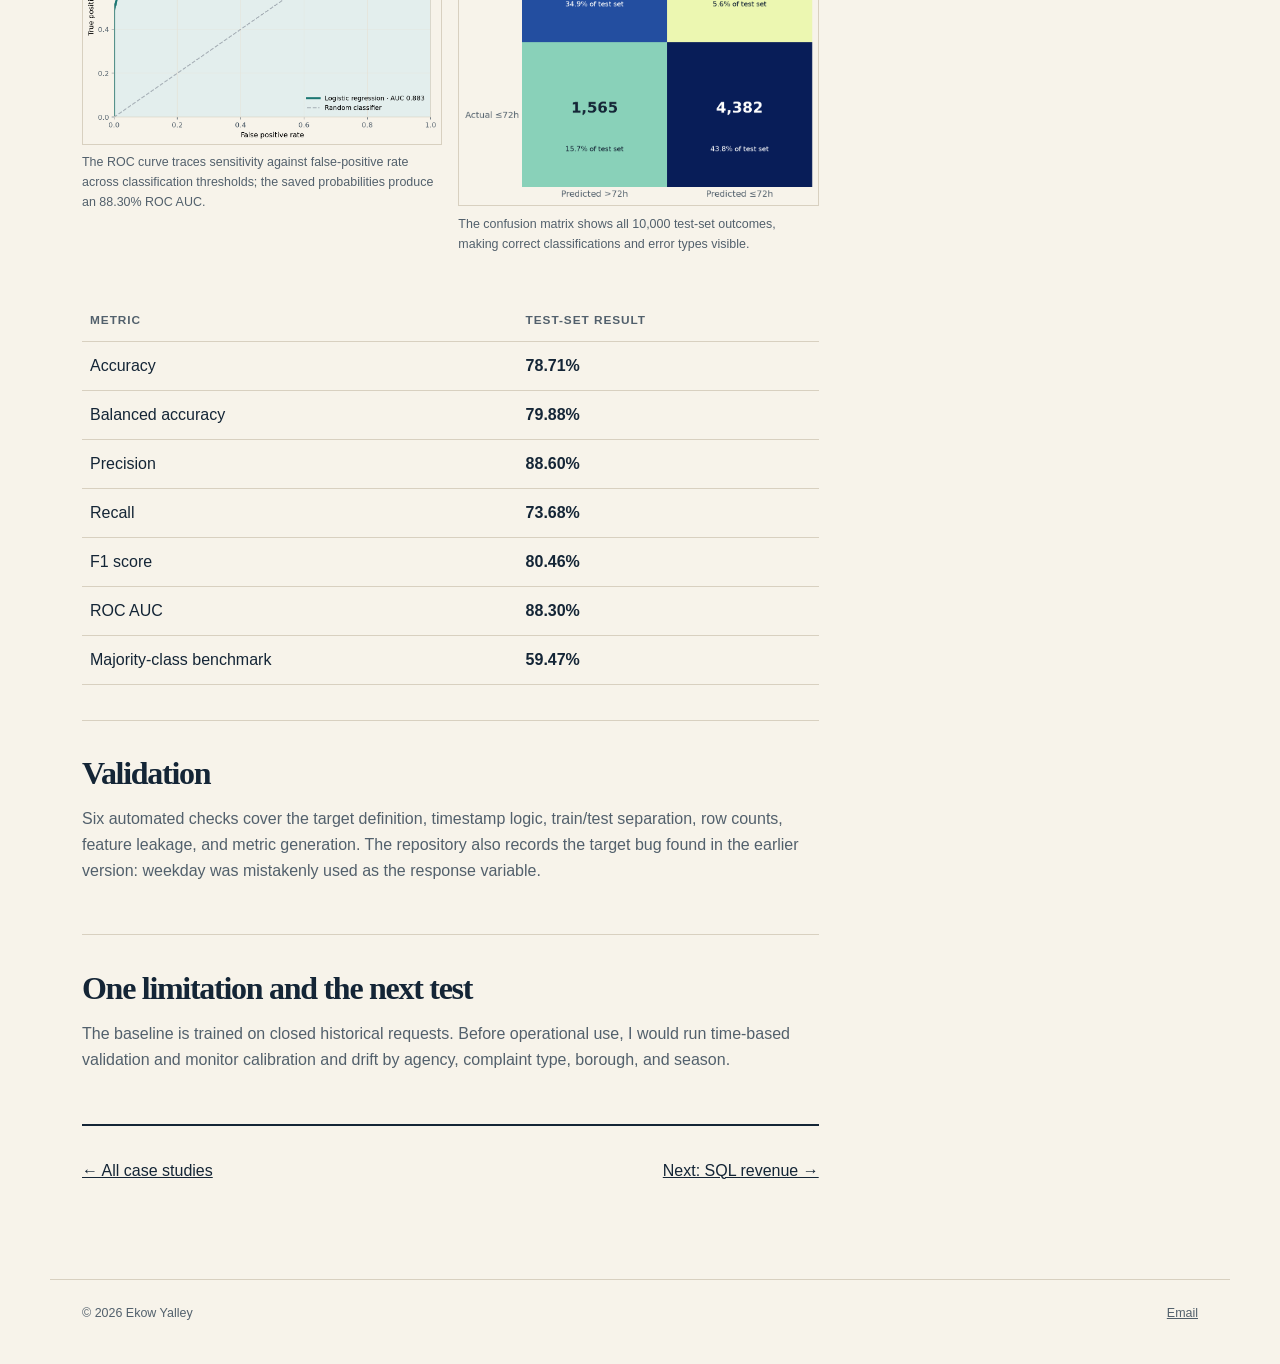
==== commit 6d4a370d: "Clarify project library and case study navigation" ====
--- a/docs/aws-nyc311.html
+++ b/docs/aws-nyc311.html
@@ -1,6 +1,6 @@
 <!doctype html>
 <html lang="en"><head><meta charset="utf-8"><meta name="viewport" content="width=device-width, initial-scale=1"><meta name="description" content="Case study: leakage-safe NYC 311 service-resolution modeling in Python and AWS."><title>NYC 311 Resolution Modeling | Ekow Yalley</title><link rel="stylesheet" href="styles.css"></head>
-<body><a class="skip-link" href="#main">Skip to content</a><header class="site-header"><a class="brand" href="index.html"><strong>Ekow Yalley</strong><span>Analytics Project Portfolio</span></a><nav aria-label="Primary navigation"><a href="index.html#case-studies">Case studies</a><a href="index.html#methods">Methods</a><a href="https://ekowyalley.com/">Main website</a><a class="nav-cta" href="mailto:ekowny@gmail.com">Contact</a></nav></header>
+<body><a class="skip-link" href="#main">Skip to content</a><header class="site-header"><a class="brand" href="index.html"><strong>Ekow Yalley</strong><span>Analytics Project Portfolio</span></a><nav aria-label="Primary navigation"><a href="index.html#case-studies">Case studies</a><a href="projects.html">Project Library</a><a href="index.html#methods">Methods</a><a href="https://ekowyalley.com/">Main website</a><a class="nav-cta" href="mailto:ekowny@gmail.com">Contact</a></nav></header>
 <main id="main">
   <section class="study-hero"><p class="breadcrumb"><a href="index.html">Portfolio</a> / Case study 01</p><p class="eyebrow">Predictive modeling · Python · AWS</p><h1>AWS NYC 311 Service Resolution Modeling</h1><p class="lede">A corrected, leakage-safe baseline for classifying whether a public service request will close within 72 hours.</p></section>
   <div class="study-layout"><article class="study-body">
--- a/docs/styles.css
+++ b/docs/styles.css
@@ -81,9 +81,9 @@
 .tool-line { display: flex; flex-wrap: wrap; gap: .7rem; margin-top: 2rem; align-items: center; }
 .tool-line strong { margin-right: .4rem; }
 .tool-line span { padding: .3rem .6rem; border: 1px solid rgba(255,255,255,.35); font-size: .78rem; }
-.closing { max-width: 900px; margin: 0 auto; padding: 7rem 2rem; text-align: center; }
-.closing p:not(.eyebrow) { color: var(--muted); font-size: 1.05rem; }
-.closing .actions { justify-content: center; }
+.closing { max-width: 900px; margin: 0 auto; padding: 7rem 2rem; text-align: left; }
+.closing p:not(.eyebrow) { max-width: 760px; margin: .9rem 0 0; color: var(--muted); font-size: 1rem; line-height: 1.6; }
+.closing .actions { justify-content: flex-start; }
 footer { max-width: var(--max); margin: 0 auto; padding: 1.5rem 2rem 2.5rem; display: flex; justify-content: space-between; gap: 1rem; border-top: 1px solid var(--line); color: var(--muted); font-size: .78rem; }
 .study-hero { max-width: var(--max); margin: 0 auto; padding: 5rem 2rem 3.5rem; }
 .study-hero h1 { max-width: 950px; font-size: clamp(3rem, 6vw, 5.6rem); }
@@ -148,7 +148,7 @@
 @media (max-width: 560px) {
   .site-header { padding: 1rem; flex-direction: column; }
   nav { justify-content: flex-start; }
-  nav a:first-child, nav a:nth-child(2) { display: none; }
+
   .portfolio-hero, .section, .study-hero, .study-layout, .closing { padding-left: 1rem; padding-right: 1rem; }
   h1 { font-size: 3.15rem; }
   .evidence-card dl, .method-grid { grid-template-columns: 1fr; }
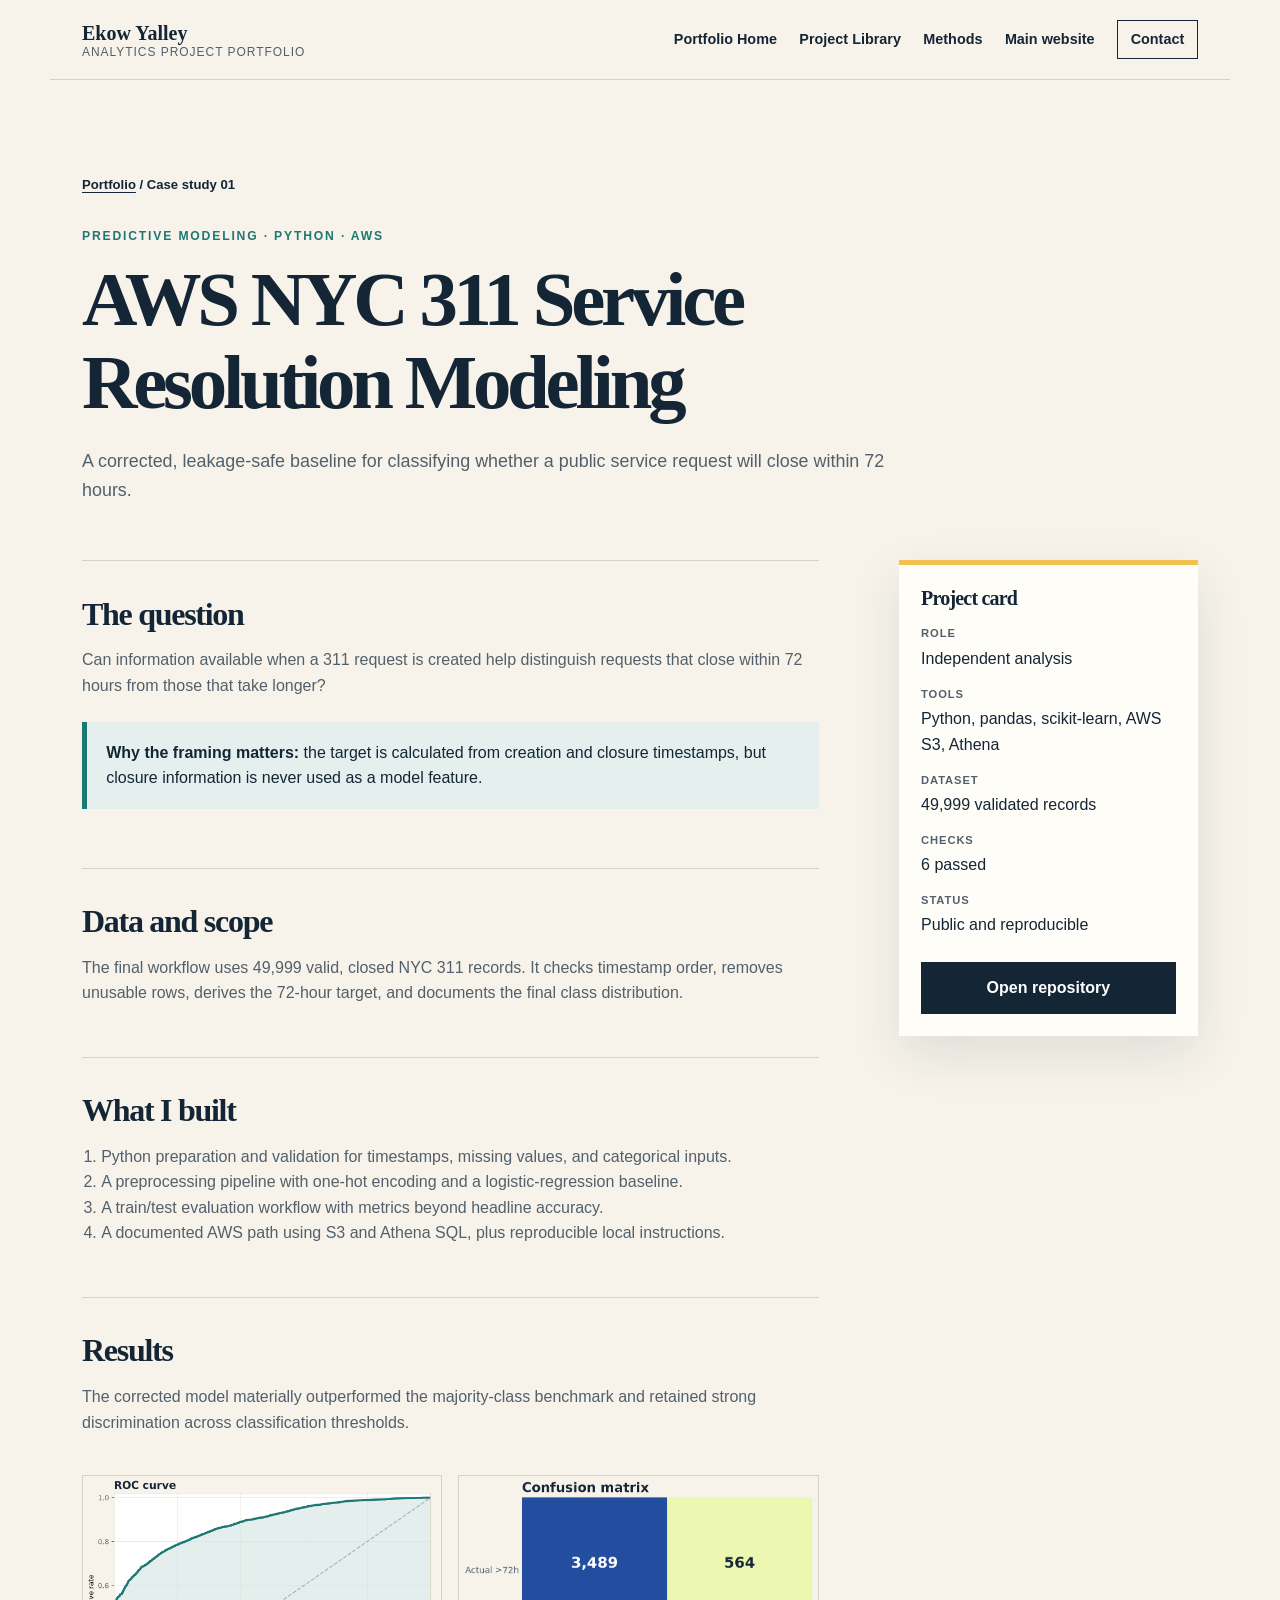
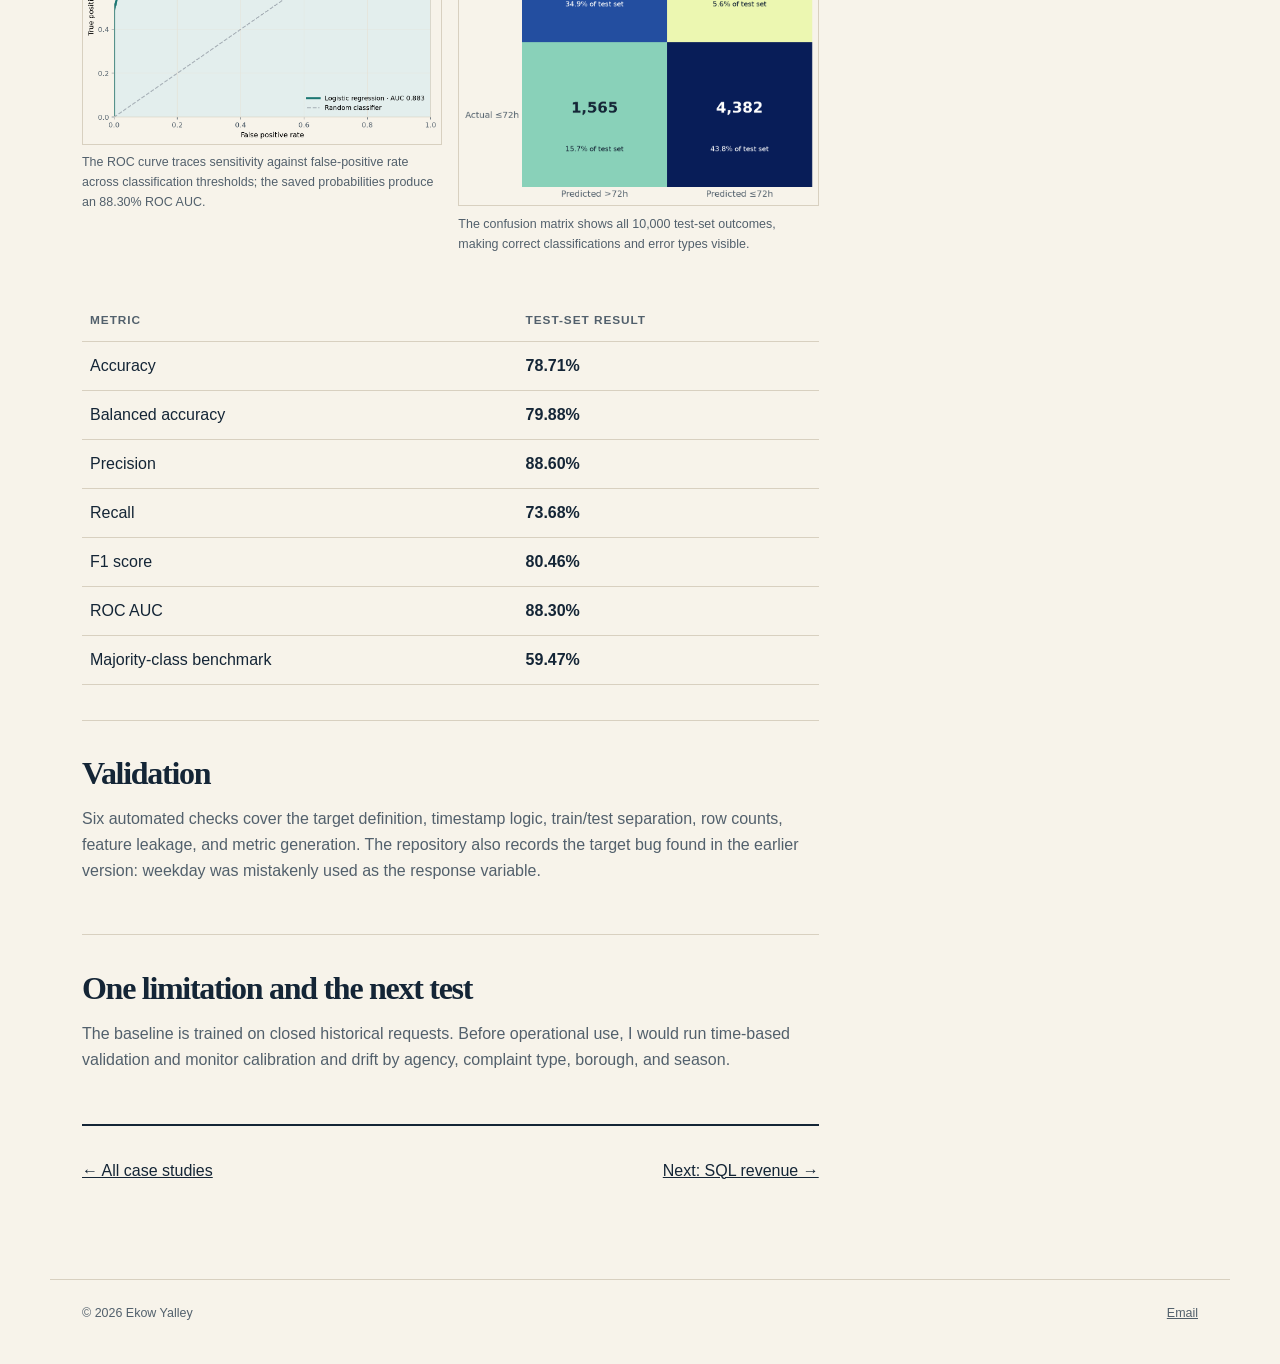
==== commit d4bed64c: "Fix project library entry and portfolio order" ====
--- a/docs/aws-nyc311.html
+++ b/docs/aws-nyc311.html
@@ -1,6 +1,6 @@
 <!doctype html>
 <html lang="en"><head><meta charset="utf-8"><meta name="viewport" content="width=device-width, initial-scale=1"><meta name="description" content="Case study: leakage-safe NYC 311 service-resolution modeling in Python and AWS."><title>NYC 311 Resolution Modeling | Ekow Yalley</title><link rel="stylesheet" href="styles.css"></head>
-<body><a class="skip-link" href="#main">Skip to content</a><header class="site-header"><a class="brand" href="index.html"><strong>Ekow Yalley</strong><span>Analytics Project Portfolio</span></a><nav aria-label="Primary navigation"><a href="index.html#case-studies">Case studies</a><a href="projects.html">Project Library</a><a href="index.html#methods">Methods</a><a href="https://ekowyalley.com/">Main website</a><a class="nav-cta" href="mailto:ekowny@gmail.com">Contact</a></nav></header>
+<body><a class="skip-link" href="#main">Skip to content</a><header class="site-header"><a class="brand" href="index.html"><strong>Ekow Yalley</strong><span>Analytics Project Portfolio</span></a><nav aria-label="Primary navigation"><a href="index.html">Portfolio Home</a><a href="projects.html">Project Library</a><a href="index.html#methods">Methods</a><a href="https://ekowyalley.com/">Main website</a><a class="nav-cta" href="mailto:ekowny@gmail.com">Contact</a></nav></header>
 <main id="main">
   <section class="study-hero"><p class="breadcrumb"><a href="index.html">Portfolio</a> / Case study 01</p><p class="eyebrow">Predictive modeling · Python · AWS</p><h1>AWS NYC 311 Service Resolution Modeling</h1><p class="lede">A corrected, leakage-safe baseline for classifying whether a public service request will close within 72 hours.</p></section>
   <div class="study-layout"><article class="study-body">
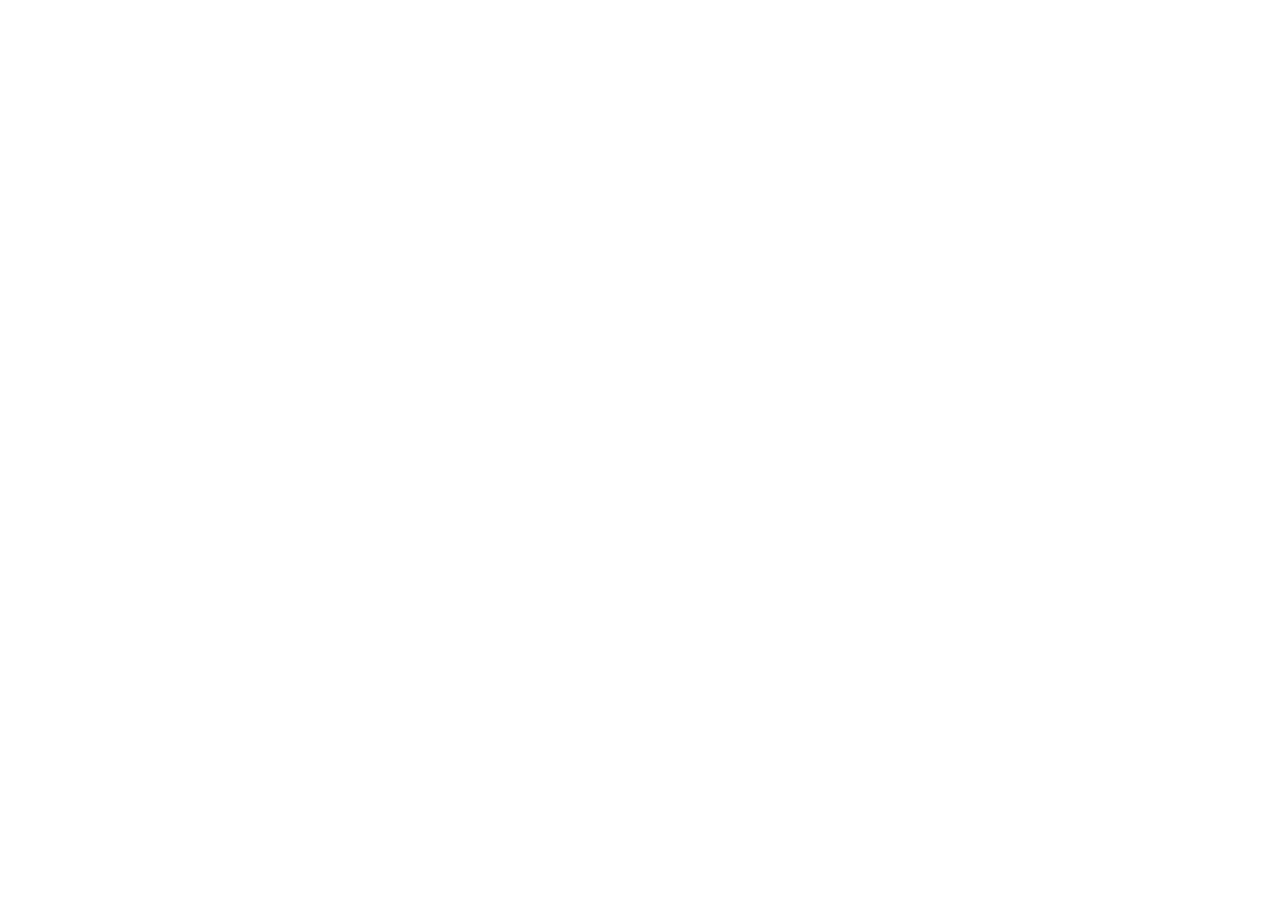
==== commit 2b796856: "Forward legacy portfolio links to the main domain" ====
--- a/docs/aws-nyc311.html
+++ b/docs/aws-nyc311.html
@@ -1,15 +1,14 @@
 <!doctype html>
-<html lang="en"><head><meta charset="utf-8"><meta name="viewport" content="width=device-width, initial-scale=1"><meta name="description" content="Case study: leakage-safe NYC 311 service-resolution modeling in Python and AWS."><title>NYC 311 Resolution Modeling | Ekow Yalley</title><link rel="stylesheet" href="styles.css"></head>
-<body><a class="skip-link" href="#main">Skip to content</a><header class="site-header"><a class="brand" href="index.html"><strong>Ekow Yalley</strong><span>Analytics Project Portfolio</span></a><nav aria-label="Primary navigation"><a href="index.html">Portfolio Home</a><a href="projects.html">Project Library</a><a href="index.html#methods">Methods</a><a href="https://ekowyalley.com/">Main website</a><a class="nav-cta" href="mailto:ekowny@gmail.com">Contact</a></nav></header>
-<main id="main">
-  <section class="study-hero"><p class="breadcrumb"><a href="index.html">Portfolio</a> / Case study 01</p><p class="eyebrow">Predictive modeling · Python · AWS</p><h1>AWS NYC 311 Service Resolution Modeling</h1><p class="lede">A corrected, leakage-safe baseline for classifying whether a public service request will close within 72 hours.</p></section>
-  <div class="study-layout"><article class="study-body">
-    <section><h2>The question</h2><p>Can information available when a 311 request is created help distinguish requests that close within 72 hours from those that take longer?</p><div class="callout"><strong>Why the framing matters:</strong> the target is calculated from creation and closure timestamps, but closure information is never used as a model feature.</div></section>
-    <section><h2>Data and scope</h2><p>The final workflow uses 49,999 valid, closed NYC 311 records. It checks timestamp order, removes unusable rows, derives the 72-hour target, and documents the final class distribution.</p></section>
-    <section><h2>What I built</h2><ol><li>Python preparation and validation for timestamps, missing values, and categorical inputs.</li><li>A preprocessing pipeline with one-hot encoding and a logistic-regression baseline.</li><li>A train/test evaluation workflow with metrics beyond headline accuracy.</li><li>A documented AWS path using S3 and Athena SQL, plus reproducible local instructions.</li></ol></section>
-    <section><h2>Results</h2><p>The corrected model materially outperformed the majority-class benchmark and retained strong discrimination across classification thresholds.</p><div class="diagnostic-pair"><figure class="diagnostic-visual"><img src="img/roc_curve.png" alt="ROC curve for the NYC 311 service-resolution model"><figcaption>The ROC curve traces sensitivity against false-positive rate across classification thresholds; the saved probabilities produce an 88.30% ROC AUC.</figcaption></figure><figure class="diagnostic-visual"><img src="img/confusion_matrix.png" alt="Confusion matrix for the NYC 311 service-resolution model"><figcaption>The confusion matrix shows all 10,000 test-set outcomes, making correct classifications and error types visible.</figcaption></figure></div><table class="metric-table"><thead><tr><th>Metric</th><th>Test-set result</th></tr></thead><tbody><tr><td>Accuracy</td><td>78.71%</td></tr><tr><td>Balanced accuracy</td><td>79.88%</td></tr><tr><td>Precision</td><td>88.60%</td></tr><tr><td>Recall</td><td>73.68%</td></tr><tr><td>F1 score</td><td>80.46%</td></tr><tr><td>ROC AUC</td><td>88.30%</td></tr><tr><td>Majority-class benchmark</td><td>59.47%</td></tr></tbody></table></section>
-    <section><h2>Validation</h2><p>Six automated checks cover the target definition, timestamp logic, train/test separation, row counts, feature leakage, and metric generation. The repository also records the target bug found in the earlier version: weekday was mistakenly used as the response variable.</p></section>
-    <section><h2>One limitation and the next test</h2><p>The baseline is trained on closed historical requests. Before operational use, I would run time-based validation and monitor calibration and drift by agency, complaint type, borough, and season.</p></section>
-    <div class="next-study"><a href="index.html#case-studies">← All case studies</a><a href="sql-revenue.html">Next: SQL revenue →</a></div>
-  </article><aside class="study-aside"><h2>Project card</h2><dl><dt>Role</dt><dd>Independent analysis</dd><dt>Tools</dt><dd>Python, pandas, scikit-learn, AWS S3, Athena</dd><dt>Dataset</dt><dd>49,999 validated records</dd><dt>Checks</dt><dd>6 passed</dd><dt>Status</dt><dd>Public and reproducible</dd></dl><a class="button primary" href="https://github.com/EkowYalley/AWS-NYC311-Resolution-Modeling">Open repository</a></aside></div>
-</main><footer><span>© 2026 Ekow Yalley</span><a href="mailto:ekowny@gmail.com">Email</a></footer></body></html>
+<html lang="en">
+<head>
+  <meta charset="utf-8">
+  <link rel="canonical" href="https://ekowyalley.com/aws-nyc311.html">
+  <title>Ekow Yalley | Portfolio moved</title>
+  <script>
+    const destination = new URL("https://ekowyalley.com/aws-nyc311.html");
+    destination.hash = location.hash;
+    location.replace(destination.href);
+  </script>
+</head>
+<body><p><a href="https://ekowyalley.com/aws-nyc311.html">Continue to Ekow Yalley’s website</a></p></body>
+</html>
